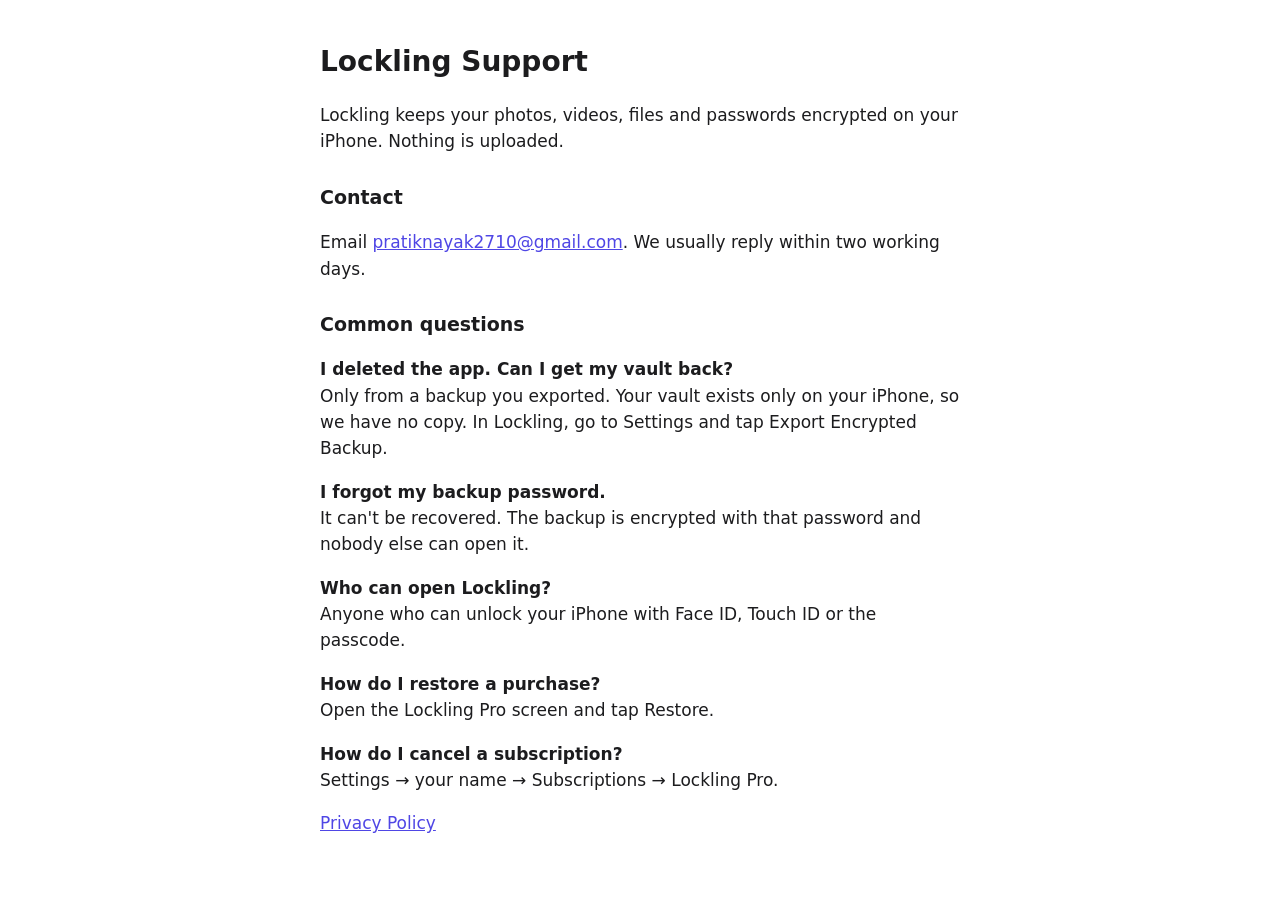
==== index.html @ b3e996fd "Lockling support and privacy pages Co-Authored-By: Claude Opus 5.5 <noreply@anthropic.com>" ====
<!doctype html>
<html lang="en">
<head>
<meta charset="utf-8">
<meta name="viewport" content="width=device-width, initial-scale=1">
<title>Lockling Support</title>
<style>
  body { font: 17px/1.55 -apple-system, system-ui, sans-serif; max-width: 640px; margin: 40px auto; padding: 0 16px; color: #1c1c1e; background: #fff; }
  h1 { font-size: 28px; } h2 { font-size: 19px; margin-top: 28px; }
  a { color: #4f46e5; }
  @media (prefers-color-scheme: dark) { body { color: #f2f2f7; background: #000; } a { color: #8b85ff; } }
</style>
</head>
<body>
<h1>Lockling Support</h1>
<p>Lockling keeps your photos, videos, files and passwords encrypted on your iPhone. Nothing is uploaded.</p>

<h2>Contact</h2>
<p>Email <a href="mailto:pratiknayak2710@gmail.com">pratiknayak2710@gmail.com</a>. We usually reply within two working days.</p>

<h2>Common questions</h2>
<p><strong>I deleted the app. Can I get my vault back?</strong><br>
Only from a backup you exported. Your vault exists only on your iPhone, so we have no copy. In Lockling, go to Settings and tap Export Encrypted Backup.</p>

<p><strong>I forgot my backup password.</strong><br>
It can't be recovered. The backup is encrypted with that password and nobody else can open it.</p>

<p><strong>Who can open Lockling?</strong><br>
Anyone who can unlock your iPhone with Face ID, Touch ID or the passcode.</p>

<p><strong>How do I restore a purchase?</strong><br>
Open the Lockling Pro screen and tap Restore.</p>

<p><strong>How do I cancel a subscription?</strong><br>
Settings → your name → Subscriptions → Lockling Pro.</p>

<p><a href="privacy.html">Privacy Policy</a></p>
</body>
</html>
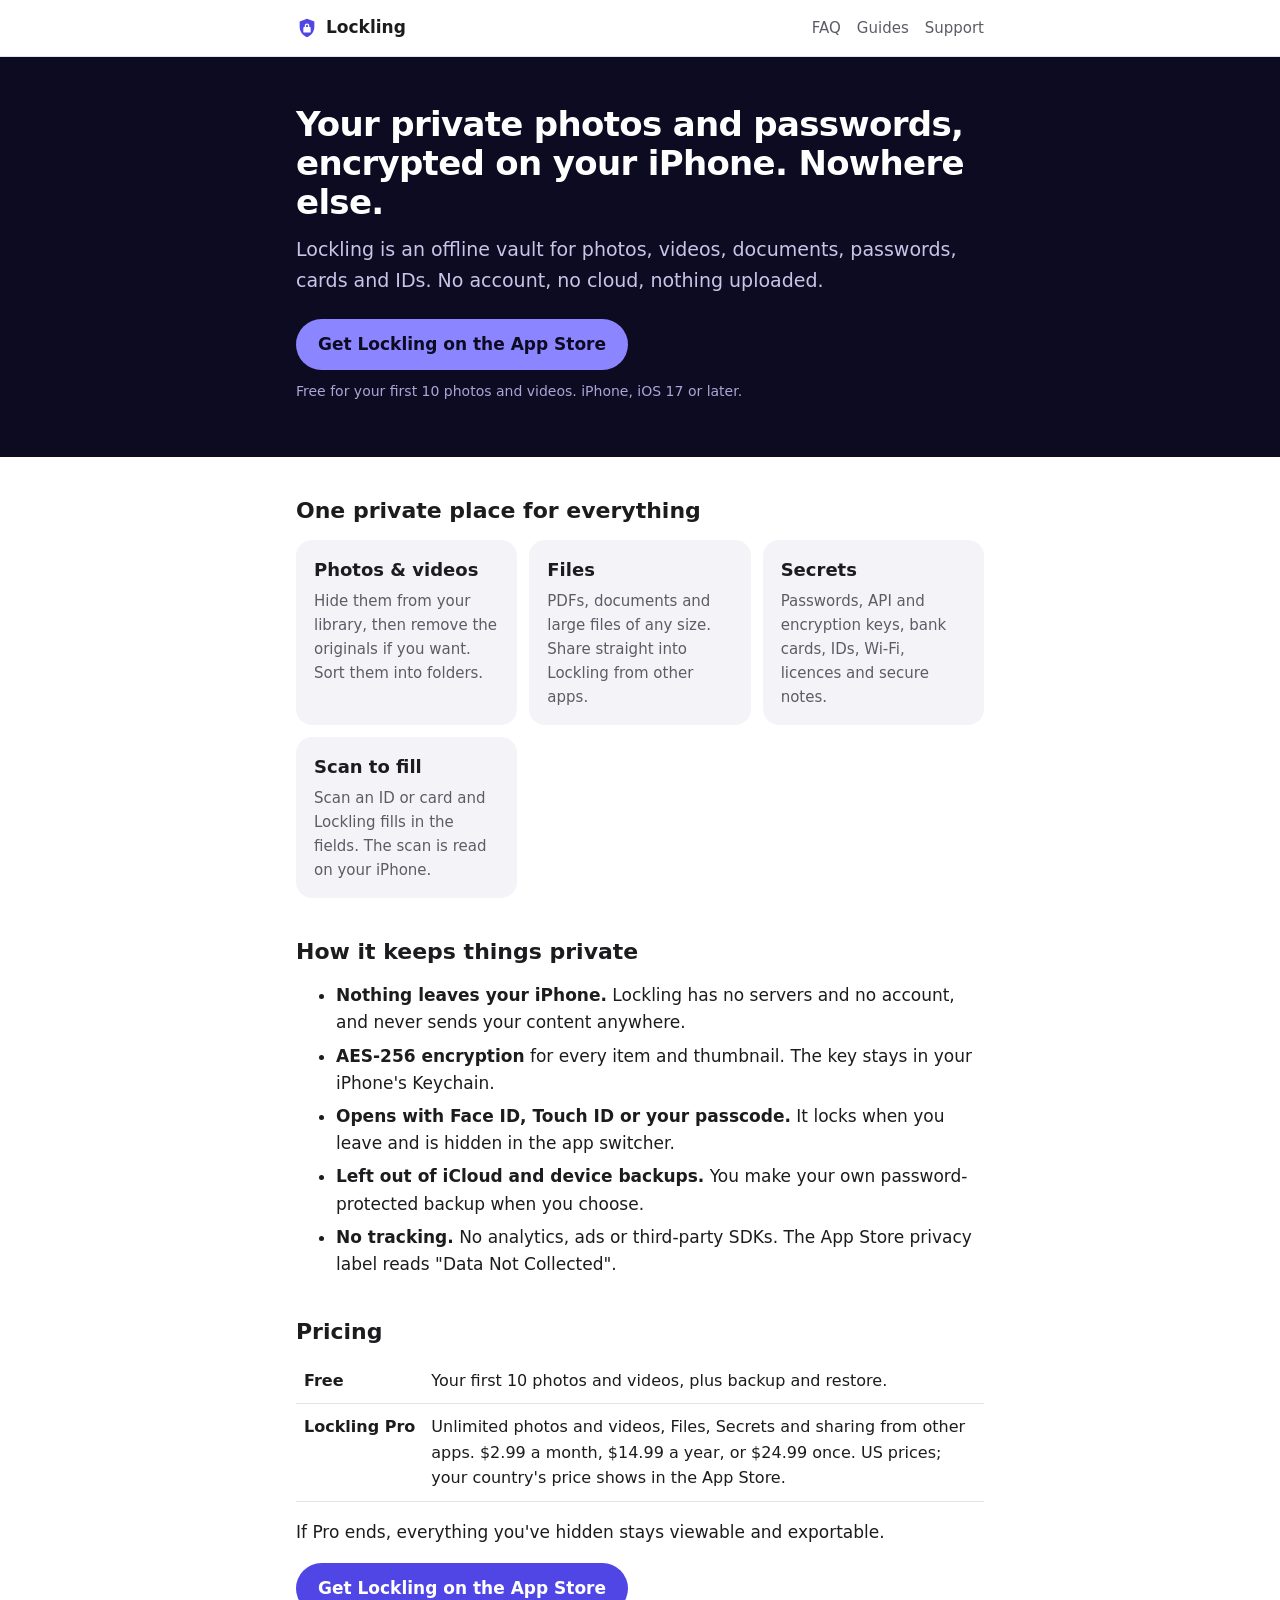
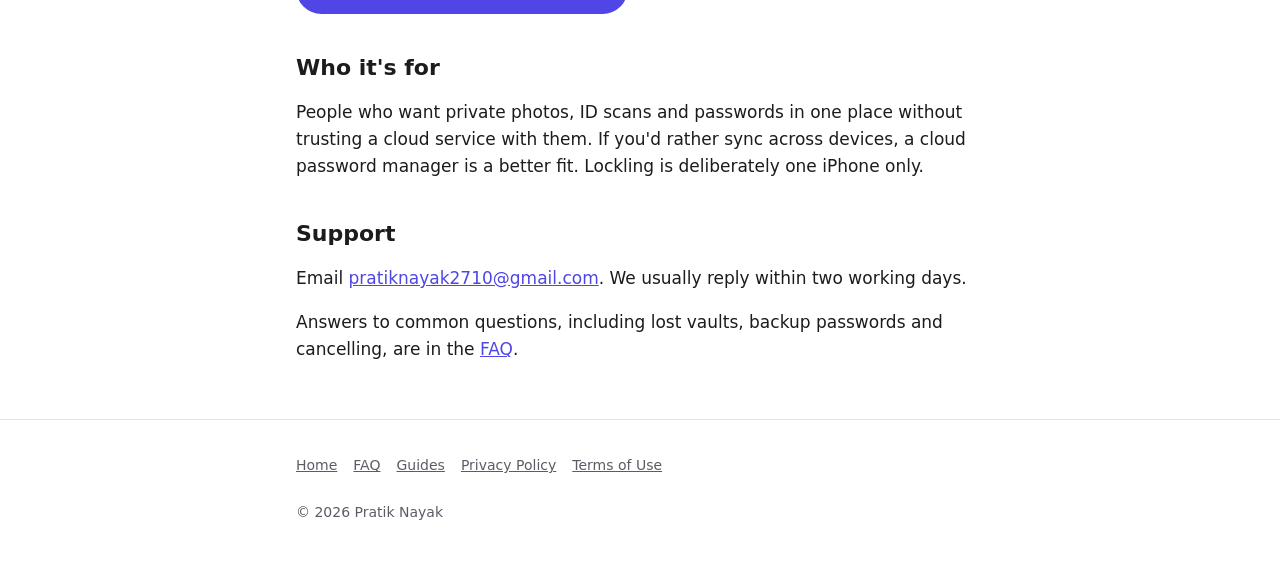
==== commit 22ca586c: "Landing page, FAQ, guides, schema, llms.txt, robots and sitemap Co-Authored-By: Claude Opus 5.5 <nor" ====
--- a/index.html
+++ b/index.html
@@ -3,37 +3,98 @@
 <head>
 <meta charset="utf-8">
 <meta name="viewport" content="width=device-width, initial-scale=1">
-<title>Lockling Support</title>
-<style>
-  body { font: 17px/1.55 -apple-system, system-ui, sans-serif; max-width: 640px; margin: 40px auto; padding: 0 16px; color: #1c1c1e; background: #fff; }
-  h1 { font-size: 28px; } h2 { font-size: 19px; margin-top: 28px; }
-  a { color: #4f46e5; }
-  @media (prefers-color-scheme: dark) { body { color: #f2f2f7; background: #000; } a { color: #8b85ff; } }
-</style>
+<title>Lockling: Offline Photo &amp; Password Vault for iPhone</title>
+<meta name="description" content="Hide photos, videos, files and passwords in an encrypted vault on your iPhone. No account, no cloud, nothing uploaded. First 10 photos and videos free.">
+<meta name="apple-itunes-app" content="app-id=6826222520">
+<link rel="canonical" href="https://pratiknayakprojects-dev.github.io/lockling/">
+<meta property="og:type" content="website">
+<meta property="og:title" content="Lockling: Offline Photo & Password Vault for iPhone">
+<meta property="og:description" content="Photos, videos, files and passwords, encrypted on your iPhone behind Face ID. No account, no cloud, nothing uploaded.">
+<meta property="og:url" content="https://pratiknayakprojects-dev.github.io/lockling/">
+<meta name="theme-color" content="#0d0b22">
+<link rel="stylesheet" href="style.css">
+<script type="application/ld+json">
+{
+  "@context": "https://schema.org",
+  "@type": "MobileApplication",
+  "name": "Lockling",
+  "alternateName": "Lockling Vault",
+  "description": "An offline, encrypted vault for iPhone that keeps photos, videos, documents, passwords, cards and IDs on the device behind Face ID. No account, no cloud and no data collection.",
+  "operatingSystem": "iOS 17.0 or later",
+  "applicationCategory": "UtilitiesApplication",
+  "applicationSubCategory": "Privacy",
+  "installUrl": "https://apps.apple.com/app/id6826222520",
+  "url": "https://pratiknayakprojects-dev.github.io/lockling/",
+  "author": { "@type": "Person", "name": "Pratik Nayak" },
+  "featureList": [
+    "Hide photos and videos from the Photos library",
+    "Store PDFs, documents and large files",
+    "Passwords, API keys, encryption keys, bank cards, IDs, Wi-Fi details and secure notes",
+    "On-device scanning that fills ID and card fields",
+    "AES-256-GCM encryption with the key in the iPhone Keychain",
+    "Face ID, Touch ID or passcode unlock",
+    "Password-protected backup you export yourself",
+    "No account, no cloud, no analytics, no third-party SDKs"
+  ],
+  "offers": [
+    { "@type": "Offer", "name": "Free", "price": "0", "priceCurrency": "USD", "description": "First 10 photos and videos" },
+    { "@type": "Offer", "name": "Lockling Pro Monthly", "price": "2.99", "priceCurrency": "USD" },
+    { "@type": "Offer", "name": "Lockling Pro Yearly", "price": "14.99", "priceCurrency": "USD" },
+    { "@type": "Offer", "name": "Lockling Pro Lifetime", "price": "24.99", "priceCurrency": "USD" }
+  ]
+}
+</script>
 </head>
 <body>
-<h1>Lockling Support</h1>
-<p>Lockling keeps your photos, videos, files and passwords encrypted on your iPhone. Nothing is uploaded.</p>
+<header class="site"><div class="wrap">
+  <a class="brand" href="./"><svg viewBox="0 0 24 24" aria-hidden="true"><path fill="#4f46e5" d="M12 2 4 5v6c0 5 3.4 9.4 8 11 4.6-1.6 8-6 8-11V5l-8-3Z"/><path fill="#fff" d="M9.5 11V9.5a2.5 2.5 0 0 1 5 0V11h.5a1 1 0 0 1 1 1v4a1 1 0 0 1-1 1H9a1 1 0 0 1-1-1v-4a1 1 0 0 1 1-1h.5Zm1.5 0h2V9.5a1 1 0 0 0-2 0V11Z"/></svg>Lockling</a>
+  <nav><a href="faq.html">FAQ</a><a href="guides/">Guides</a><a href="#support">Support</a></nav>
+</div></header>
 
-<h2>Contact</h2>
-<p>Email <a href="mailto:pratiknayak2710@gmail.com">pratiknayak2710@gmail.com</a>. We usually reply within two working days.</p>
+<section class="hero"><div class="wrap">
+  <h1>Your private photos and passwords, encrypted on your iPhone. Nowhere else.</h1>
+  <p class="lede">Lockling is an offline vault for photos, videos, documents, passwords, cards and IDs. No account, no cloud, nothing uploaded.</p>
+  <a class="cta" href="https://apps.apple.com/app/id6826222520">Get Lockling on the App Store</a>
+  <p class="note">Free for your first 10 photos and videos. iPhone, iOS 17 or later.</p>
+</div></section>
 
-<h2>Common questions</h2>
-<p><strong>I deleted the app. Can I get my vault back?</strong><br>
-Only from a backup you exported. Your vault exists only on your iPhone, so we have no copy. In Lockling, go to Settings and tap Export Encrypted Backup.</p>
+<main class="wrap">
+  <h2>One private place for everything</h2>
+  <div class="grid">
+    <div class="card"><h3>Photos &amp; videos</h3><p>Hide them from your library, then remove the originals if you want. Sort them into folders.</p></div>
+    <div class="card"><h3>Files</h3><p>PDFs, documents and large files of any size. Share straight into Lockling from other apps.</p></div>
+    <div class="card"><h3>Secrets</h3><p>Passwords, API and encryption keys, bank cards, IDs, Wi-Fi, licences and secure notes.</p></div>
+    <div class="card"><h3>Scan to fill</h3><p>Scan an ID or card and Lockling fills in the fields. The scan is read on your iPhone.</p></div>
+  </div>
 
-<p><strong>I forgot my backup password.</strong><br>
-It can't be recovered. The backup is encrypted with that password and nobody else can open it.</p>
+  <h2>How it keeps things private</h2>
+  <ul>
+    <li><strong>Nothing leaves your iPhone.</strong> Lockling has no servers and no account, and never sends your content anywhere.</li>
+    <li><strong>AES-256 encryption</strong> for every item and thumbnail. The key stays in your iPhone's Keychain.</li>
+    <li><strong>Opens with Face ID, Touch ID or your passcode.</strong> It locks when you leave and is hidden in the app switcher.</li>
+    <li><strong>Left out of iCloud and device backups.</strong> You make your own password-protected backup when you choose.</li>
+    <li><strong>No tracking.</strong> No analytics, ads or third-party SDKs. The App Store privacy label reads "Data Not Collected".</li>
+  </ul>
 
-<p><strong>Who can open Lockling?</strong><br>
-Anyone who can unlock your iPhone with Face ID, Touch ID or the passcode.</p>
+  <h2>Pricing</h2>
+  <table>
+    <tr><th>Free</th><td>Your first 10 photos and videos, plus backup and restore.</td></tr>
+    <tr><th>Lockling Pro</th><td>Unlimited photos and videos, Files, Secrets and sharing from other apps. $2.99 a month, $14.99 a year, or $24.99 once. US prices; your country's price shows in the App Store.</td></tr>
+  </table>
+  <p>If Pro ends, everything you've hidden stays viewable and exportable.</p>
+  <p><a class="cta" href="https://apps.apple.com/app/id6826222520">Get Lockling on the App Store</a></p>
 
-<p><strong>How do I restore a purchase?</strong><br>
-Open the Lockling Pro screen and tap Restore.</p>
+  <h2>Who it's for</h2>
+  <p>People who want private photos, ID scans and passwords in one place without trusting a cloud service with them. If you'd rather sync across devices, a cloud password manager is a better fit. Lockling is deliberately one iPhone only.</p>
 
-<p><strong>How do I cancel a subscription?</strong><br>
-Settings → your name → Subscriptions → Lockling Pro.</p>
+  <h2 id="support">Support</h2>
+  <p>Email <a href="mailto:pratiknayak2710@gmail.com">pratiknayak2710@gmail.com</a>. We usually reply within two working days.</p>
+  <p>Answers to common questions, including lost vaults, backup passwords and cancelling, are in the <a href="faq.html">FAQ</a>.</p>
+</main>
 
-<p><a href="privacy.html">Privacy Policy</a></p>
+<footer class="site"><div class="wrap">
+  <a href="./">Home</a><a href="faq.html">FAQ</a><a href="guides/">Guides</a><a href="privacy.html">Privacy Policy</a><a href="https://www.apple.com/legal/internet-services/itunes/dev/stdeula/">Terms of Use</a>
+  <p>© 2026 Pratik Nayak</p>
+</div></footer>
 </body>
 </html>
--- a/style.css
+++ b/style.css
@@ -0,0 +1,53 @@
+:root {
+  --bg: #ffffff; --surface: #f4f4f8; --text: #1c1c1e; --muted: #5c5c66; --line: #e3e3ea;
+  --accent: #4f46e5; --on-accent: #ffffff; --night: #0d0b22;
+  color-scheme: light dark;
+}
+@media (prefers-color-scheme: dark) {
+  :root { --bg: #000000; --surface: #121218; --text: #f2f2f7; --muted: #a1a1aa; --line: #26262e;
+          --accent: #8b85ff; --on-accent: #0d0b22; }
+}
+* { box-sizing: border-box; }
+body { margin: 0; font: 17px/1.6 -apple-system, BlinkMacSystemFont, "SF Pro Text", system-ui, sans-serif;
+       color: var(--text); background: var(--bg); -webkit-text-size-adjust: 100%; }
+a { color: var(--accent); }
+.wrap { max-width: 720px; margin: 0 auto; padding: 0 16px; }
+header.site { border-bottom: 1px solid var(--line); }
+header.site .wrap { display: flex; align-items: center; justify-content: space-between; gap: 12px; min-height: 56px; flex-wrap: wrap; }
+.brand { font-weight: 700; text-decoration: none; color: var(--text); display: flex; align-items: center; gap: 8px; }
+.brand svg { width: 22px; height: 22px; }
+nav a { margin-left: 16px; text-decoration: none; color: var(--muted); font-size: 15px; }
+nav a:first-child { margin-left: 0; }
+nav a, footer.site a { display: inline-block; padding: 10px 0; }
+nav a[aria-current] { color: var(--text); }
+h1 { font-size: 34px; line-height: 1.15; letter-spacing: -0.02em; margin: 40px 0 12px; }
+h2 { font-size: 22px; line-height: 1.25; margin: 40px 0 8px; }
+h3 { font-size: 18px; margin: 24px 0 4px; }
+.lede { font-size: 19px; color: var(--muted); margin: 0 0 24px; }
+.hero { background: var(--night); color: #f2f2f7; padding: 8px 0 40px; }
+.hero h1 { color: #ffffff; }
+.hero .lede { color: #c7c5e8; }
+.cta { display: inline-block; background: var(--accent); color: var(--on-accent); padding: 12px 22px; border-radius: 999px;
+       font-weight: 600; text-decoration: none; }
+.hero .cta { background: #8b85ff; color: #0d0b22; }
+.note { font-size: 14px; color: var(--muted); margin-top: 10px; }
+.hero .note { color: #a9a6d6; }
+.grid { display: grid; grid-template-columns: repeat(auto-fit, minmax(200px, 1fr)); gap: 12px; margin: 16px 0; }
+.card { background: var(--surface); border-radius: 16px; padding: 16px 18px; }
+.card h3 { margin-top: 0; }
+.card p { margin: 0; color: var(--muted); font-size: 15px; }
+table { width: 100%; border-collapse: collapse; margin: 12px 0; font-size: 16px; }
+th, td { text-align: left; padding: 10px 8px; border-bottom: 1px solid var(--line); vertical-align: top; }
+details { border-bottom: 1px solid var(--line); padding: 12px 0; }
+summary { font-weight: 600; cursor: pointer; }
+details p { margin: 8px 0 0; color: var(--muted); }
+ol li, ul li { margin: 6px 0; }
+footer.site { border-top: 1px solid var(--line); margin-top: 56px; padding: 24px 0 40px; font-size: 14px; color: var(--muted); }
+footer.site a { color: var(--muted); margin-right: 16px; }
+@media (max-width: 480px) { h1 { font-size: 28px; } nav a { margin-left: 12px; } }
+th { white-space: nowrap; }
+a.card { display: block; text-decoration: none; color: inherit; }
+a.card h3::after { content: " \203A"; color: var(--accent); }
+a.card:hover { background: var(--line); }
+a.card:focus-visible, .cta:focus-visible { outline: 3px solid var(--accent); outline-offset: 2px; }
+@media (max-width: 480px) { table { font-size: 15px; } th, td { padding: 10px 6px 10px 0; } td:first-child { white-space: normal; } }
